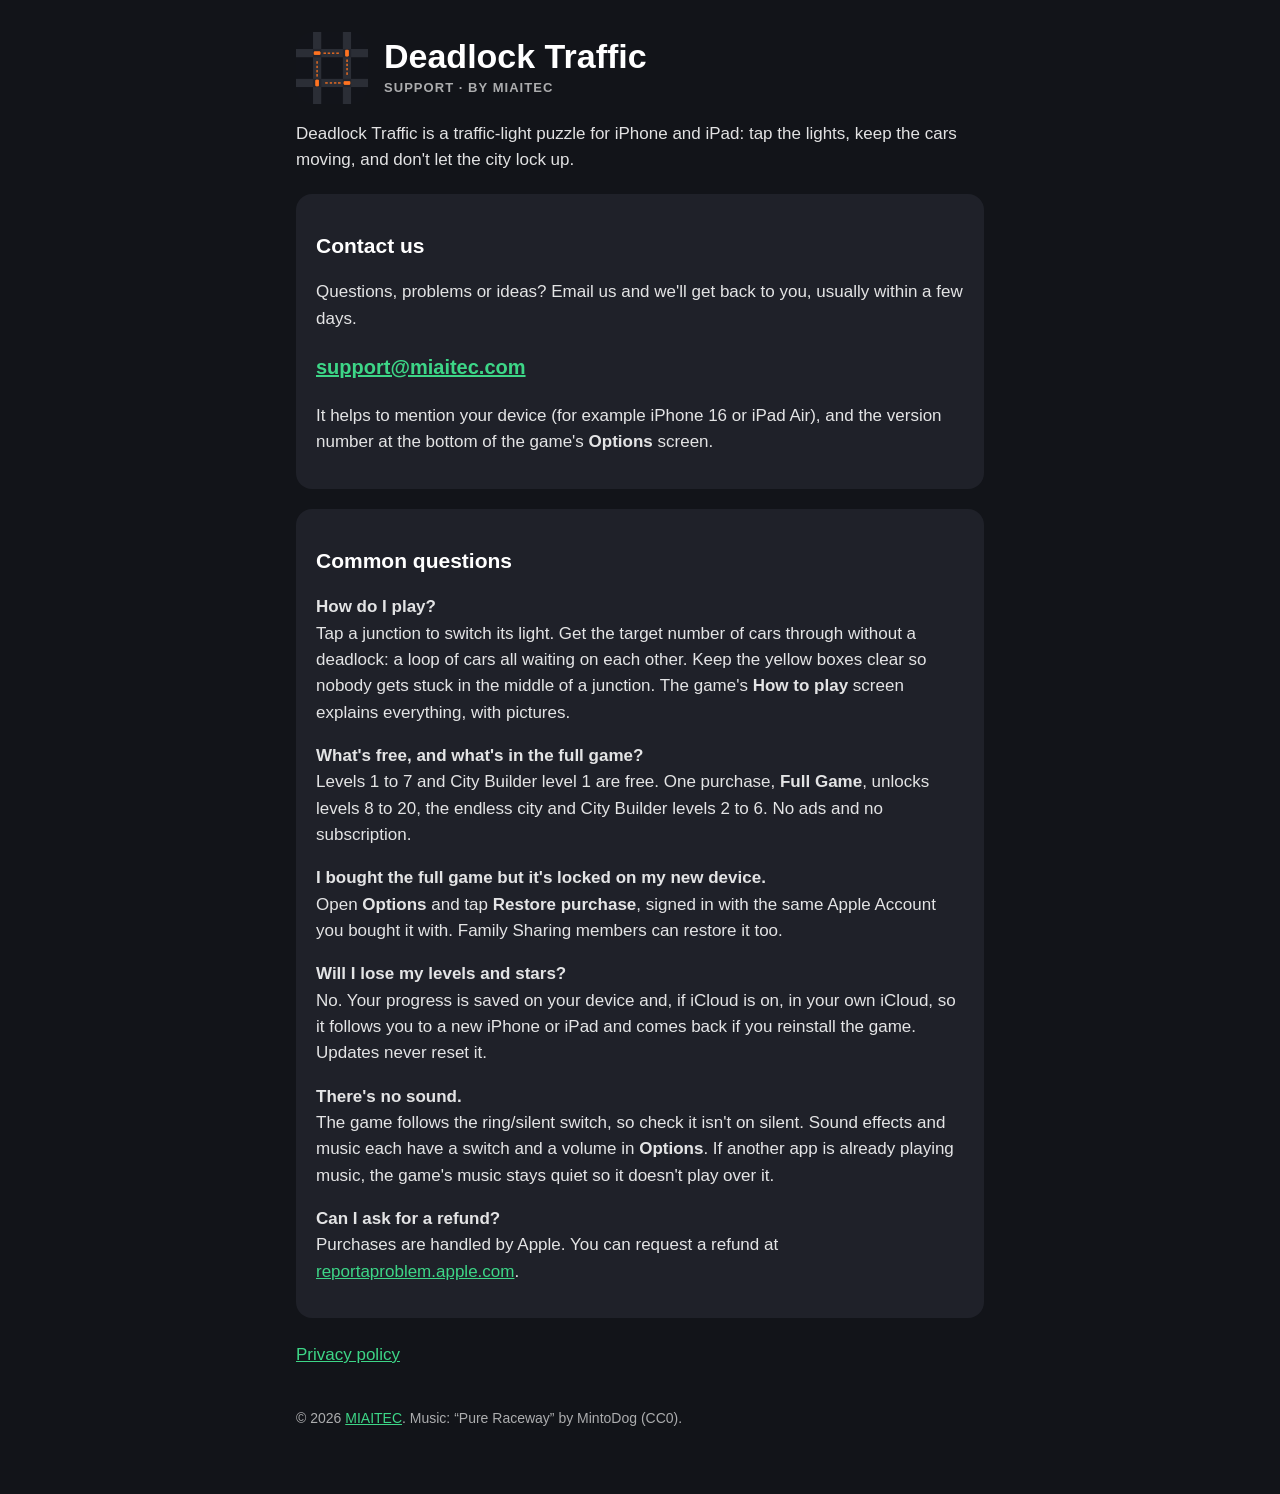
==== deadlock-traffic/index.html @ ff77396c "MIAITEC website: home page, Deadlock Traffic support page and privacy policy Served by GitHub Pages " ====
<!doctype html>
<html lang="en">
<head>
<meta charset="utf-8">
<meta name="viewport" content="width=device-width, initial-scale=1">
<title>Deadlock Traffic — Support</title>
<meta name="description" content="Help and contact for Deadlock Traffic, the traffic-light puzzle game for iPhone and iPad.">
<link rel="icon" href="icon.png">
<link rel="stylesheet" href="style.css">
</head>
<body>
<main>
  <header>
    <img src="icon.png" alt="Deadlock Traffic app icon">
    <div>
      <h1>Deadlock Traffic</h1>
      <p class="tag">Support · by MIAITEC</p>
    </div>
  </header>
  <p>Deadlock Traffic is a traffic-light puzzle for iPhone and iPad: tap the lights, keep the cars
  moving, and don't let the city lock up.</p>

  <section>
    <h2>Contact us</h2>
    <p>Questions, problems or ideas? Email us and we'll get back to you, usually within a few days.</p>
    <p class="contact"><a href="mailto:support@miaitec.com">support@miaitec.com</a></p>
    <p>It helps to mention your device (for example iPhone 16 or iPad Air), and the version number
    at the bottom of the game's <strong>Options</strong> screen.</p>
  </section>

  <section>
    <h2>Common questions</h2>

    <p><strong>How do I play?</strong><br>
    Tap a junction to switch its light. Get the target number of cars through without a deadlock:
    a loop of cars all waiting on each other. Keep the yellow boxes clear so nobody gets stuck in
    the middle of a junction. The game's <strong>How to play</strong> screen explains everything,
    with pictures.</p>

    <p><strong>What's free, and what's in the full game?</strong><br>
    Levels 1 to 7 and City Builder level 1 are free. One purchase, <strong>Full Game</strong>,
    unlocks levels 8 to 20, the endless city and City Builder levels 2 to 6. No ads and no
    subscription.</p>

    <p><strong>I bought the full game but it's locked on my new device.</strong><br>
    Open <strong>Options</strong> and tap <strong>Restore purchase</strong>, signed in with the same
    Apple Account you bought it with. Family Sharing members can restore it too.</p>

    <p><strong>Will I lose my levels and stars?</strong><br>
    No. Your progress is saved on your device and, if iCloud is on, in your own iCloud, so it
    follows you to a new iPhone or iPad and comes back if you reinstall the game. Updates never
    reset it.</p>

    <p><strong>There's no sound.</strong><br>
    The game follows the ring/silent switch, so check it isn't on silent. Sound effects and music
    each have a switch and a volume in <strong>Options</strong>. If another app is already playing
    music, the game's music stays quiet so it doesn't play over it.</p>

    <p><strong>Can I ask for a refund?</strong><br>
    Purchases are handled by Apple. You can request a refund at
    <a href="https://reportaproblem.apple.com">reportaproblem.apple.com</a>.</p>
  </section>

  <nav>
    <a href="privacy.html">Privacy policy</a>
  </nav>
  <footer>© 2026 <a href="/">MIAITEC</a>. Music: “Pure Raceway” by MintoDog (CC0).</footer>
</main>
</body>
</html>
---- deadlock-traffic/style.css ----
:root {
  --bg: #121419;
  --panel: #1f2129;
  --text: #ffffff;
  --sub: rgba(255, 255, 255, 0.65);
  --green: #3dd687;
  --orange: #ff7321;
}
* { box-sizing: border-box; }
body {
  margin: 0;
  background: var(--bg);
  color: var(--text);
  font: 17px/1.55 -apple-system, BlinkMacSystemFont, "SF Pro Rounded", "Segoe UI", Roboto, sans-serif;
}
main { max-width: 720px; margin: 0 auto; padding: 32px 16px 64px; }
header { display: flex; align-items: center; gap: 16px; margin-bottom: 8px; }
header img { width: 72px; height: 72px; border-radius: 16px; }
h1 { font-size: 34px; line-height: 1.15; margin: 0; font-weight: 900; }
.tag { color: var(--sub); font-size: 13px; letter-spacing: 0.08em; font-weight: 700; text-transform: uppercase; margin: 2px 0 0; }
h2 { font-size: 21px; margin: 32px 0 8px; }
section { background: var(--panel); border-radius: 16px; padding: 4px 20px 16px; margin-top: 20px; }
p, li { color: rgba(255, 255, 255, 0.88); }
a { color: var(--green); }
nav { margin: 24px 0 0; display: flex; gap: 20px; flex-wrap: wrap; }
.contact { font-size: 20px; font-weight: 700; }
footer { margin-top: 40px; color: var(--sub); font-size: 14px; }
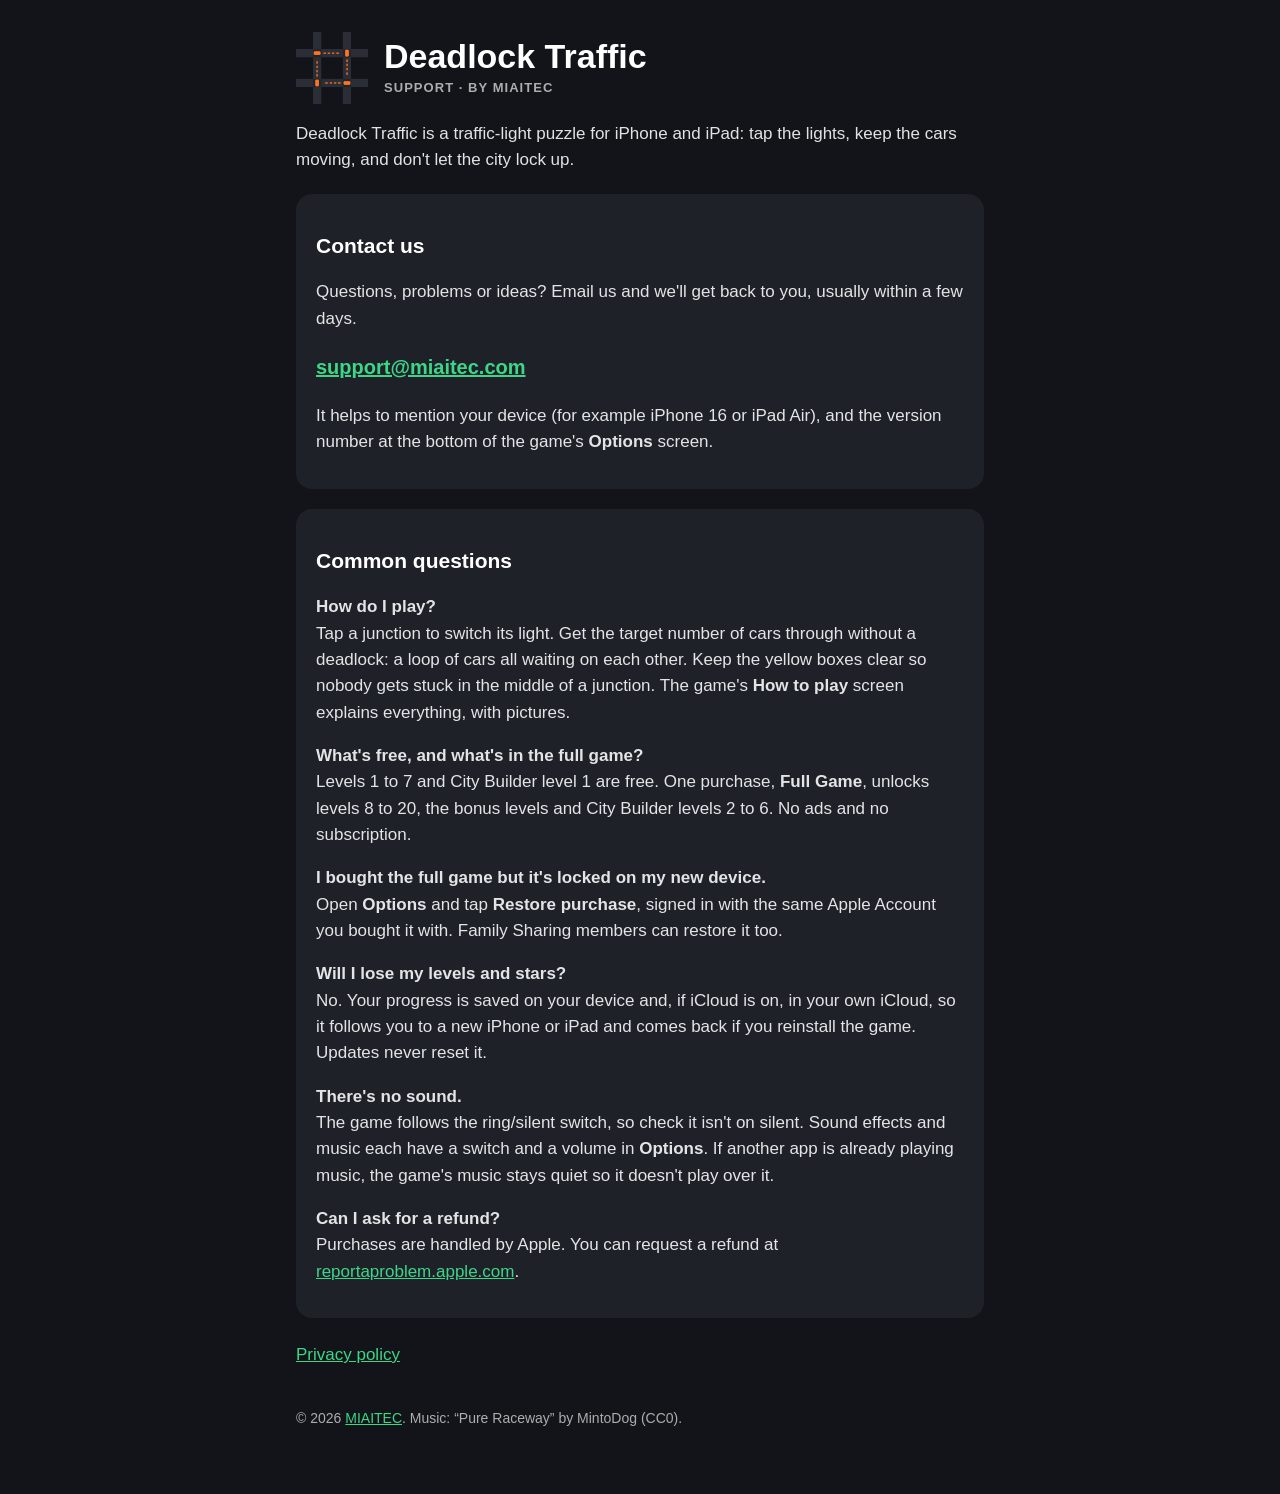
==== commit 56f362b9: "Support page: bonus levels instead of the endless city Co-Authored-By: Claude Opus 5.5 <noreply@anth" ====
--- a/deadlock-traffic/index.html
+++ b/deadlock-traffic/index.html
@@ -39,7 +39,7 @@
 
     <p><strong>What's free, and what's in the full game?</strong><br>
     Levels 1 to 7 and City Builder level 1 are free. One purchase, <strong>Full Game</strong>,
-    unlocks levels 8 to 20, the endless city and City Builder levels 2 to 6. No ads and no
+    unlocks levels 8 to 20, the bonus levels and City Builder levels 2 to 6. No ads and no
     subscription.</p>
 
     <p><strong>I bought the full game but it's locked on my new device.</strong><br>
